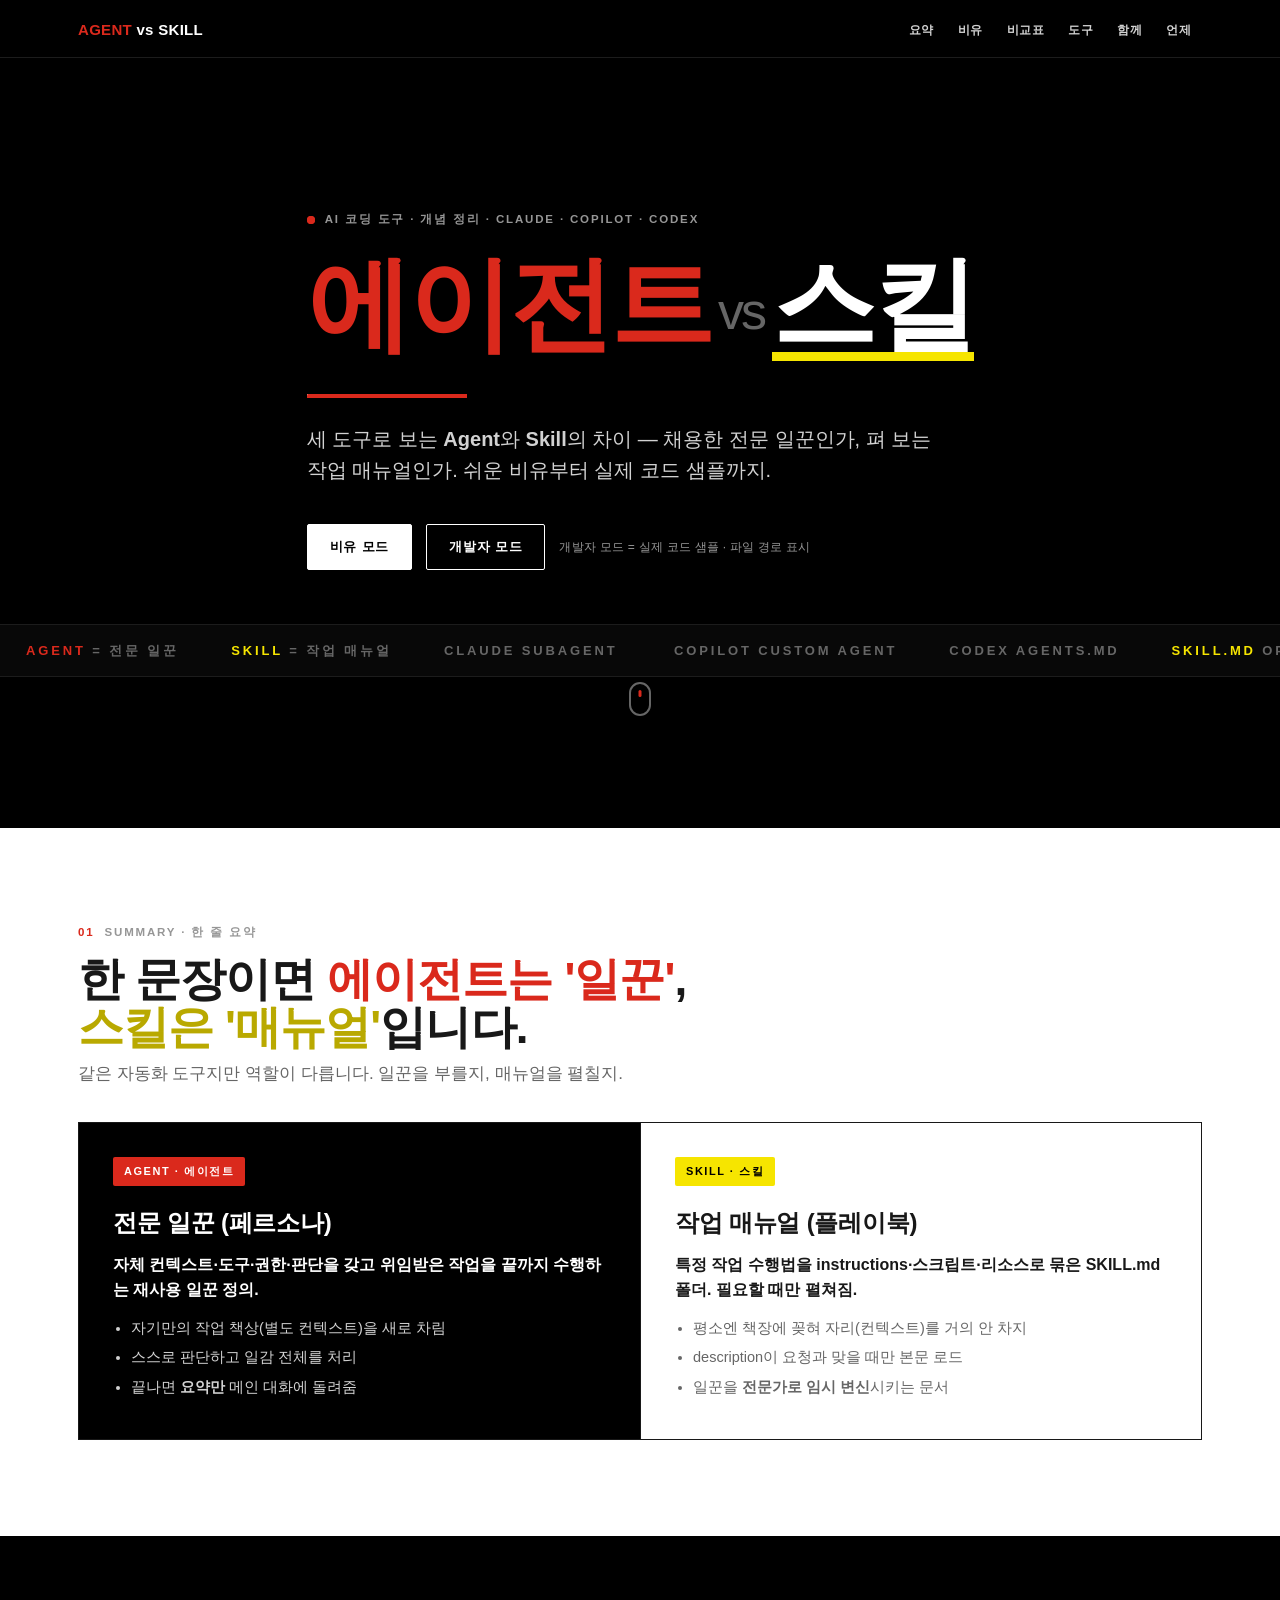
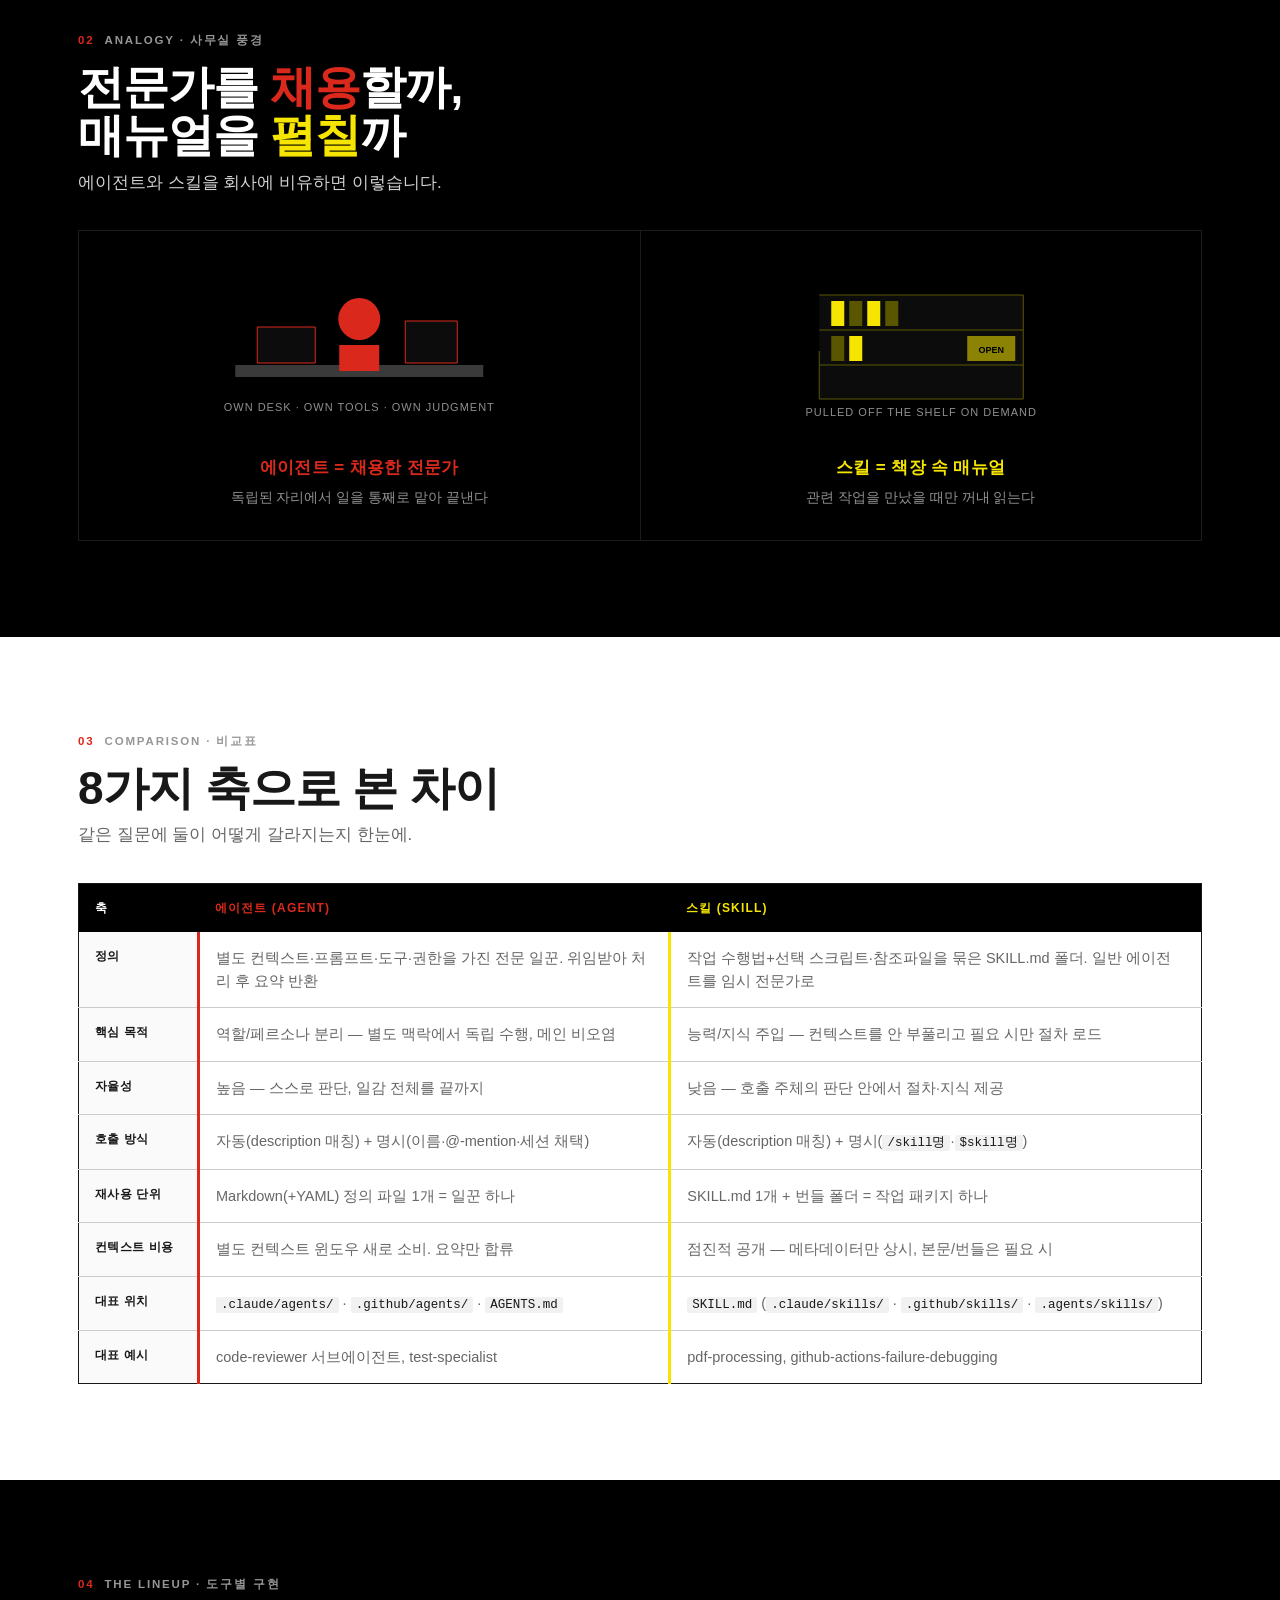
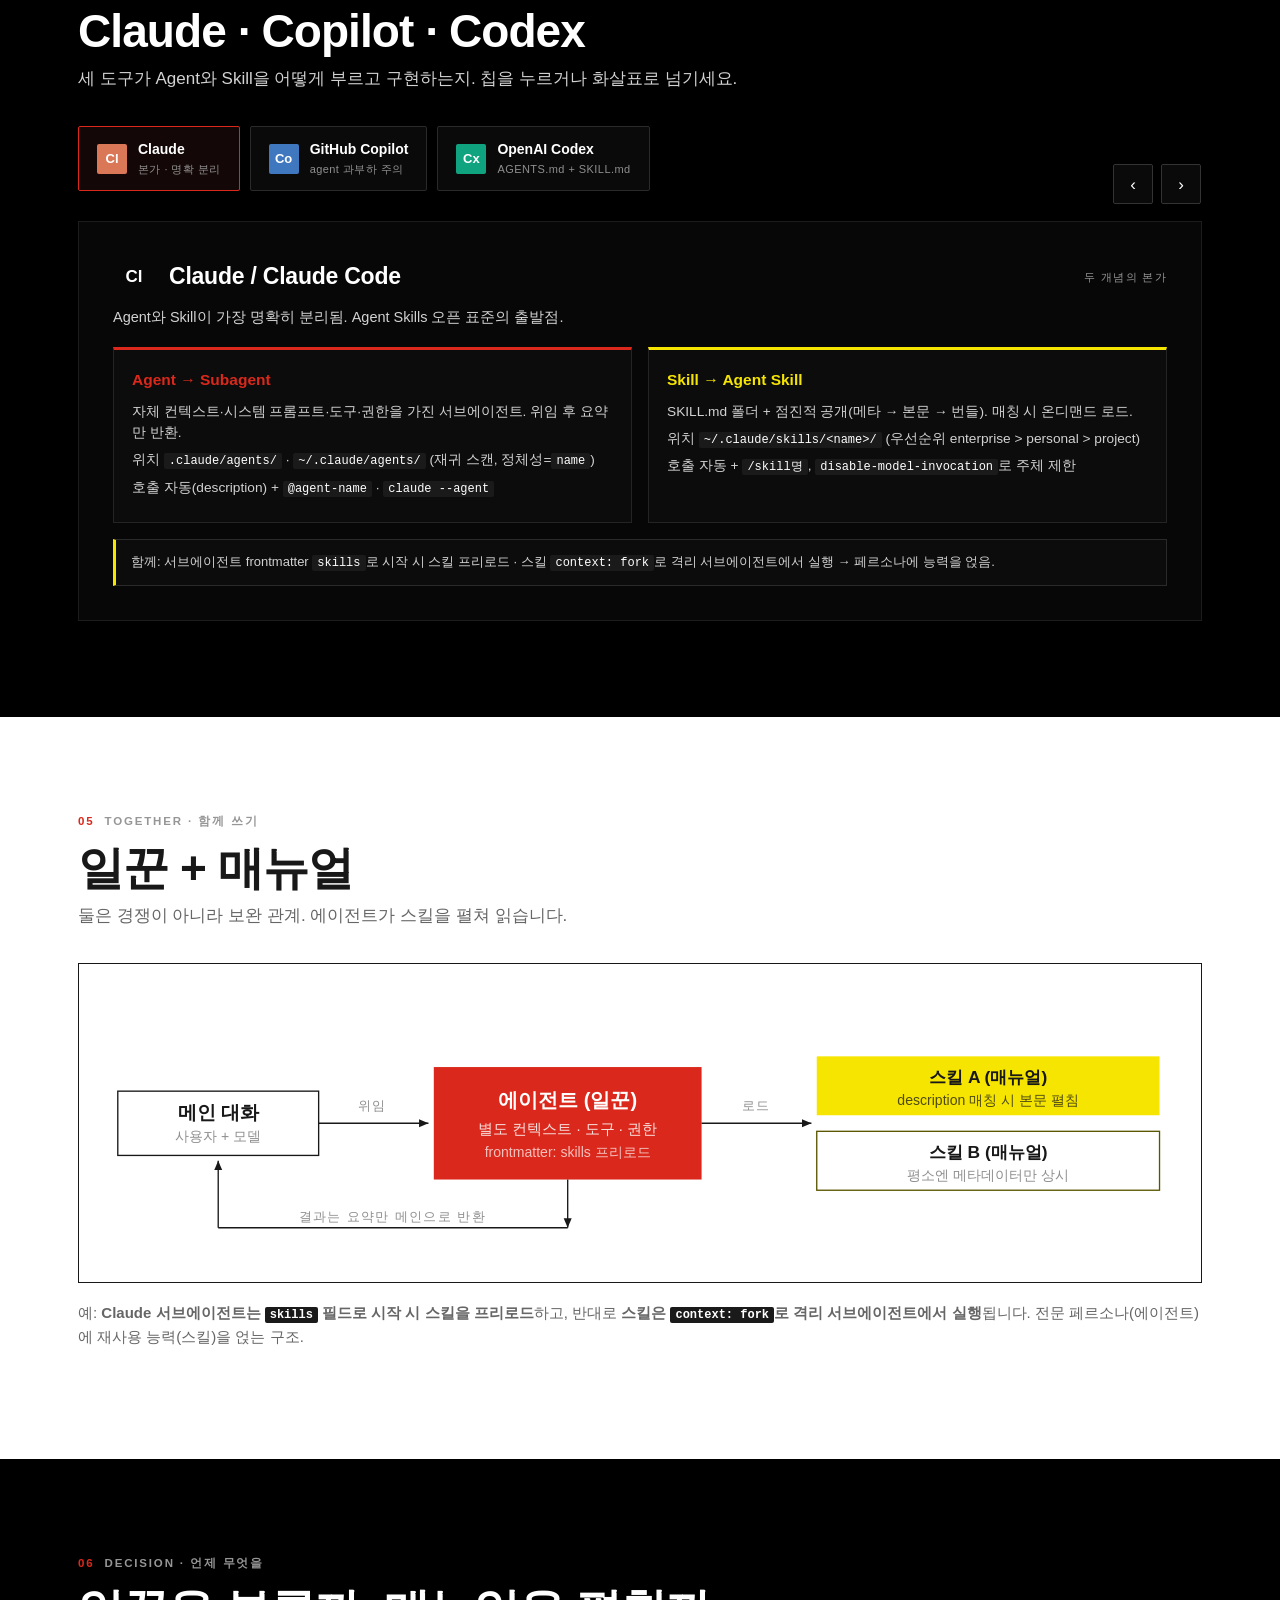
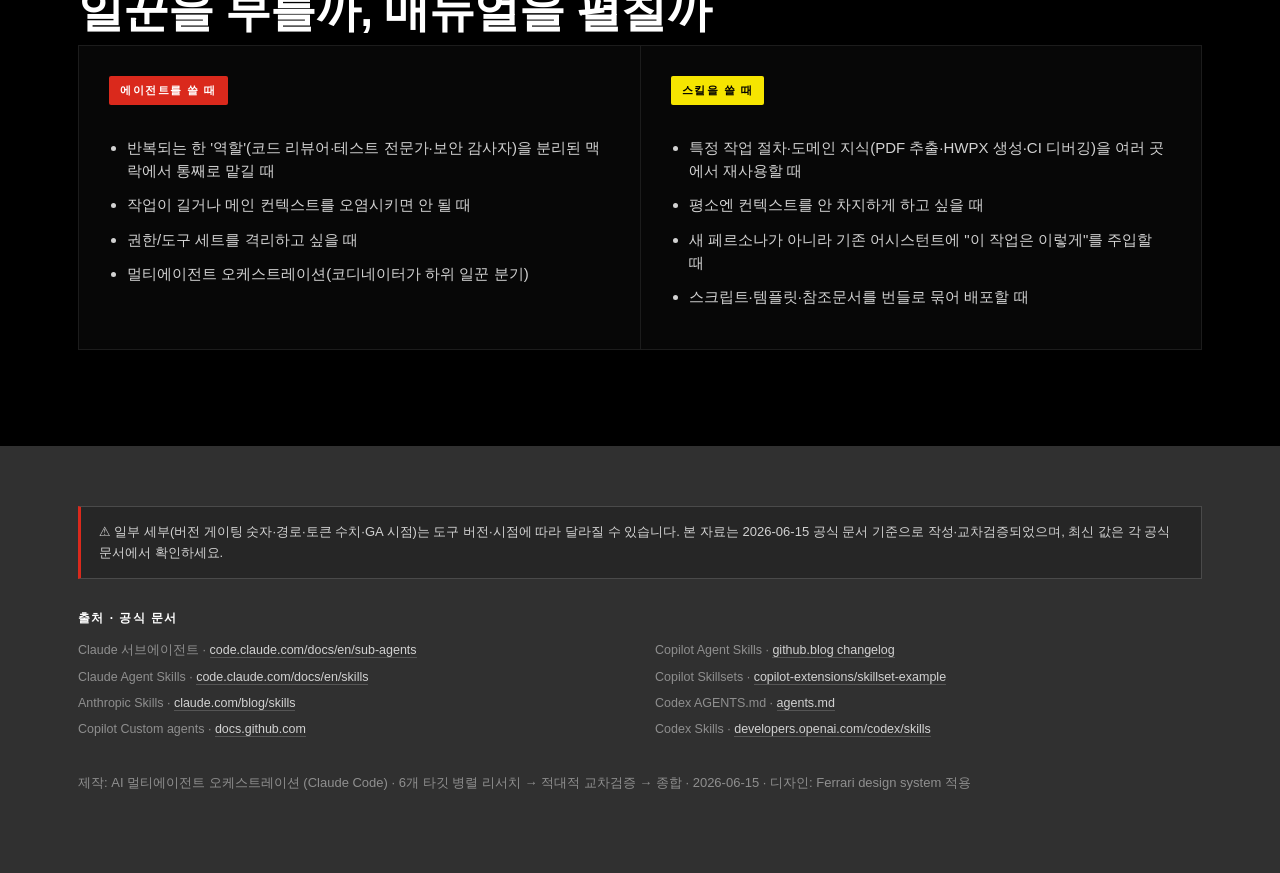
==== docs/guides/agent-vs-skill/index.html @ a60f56f9 "docs(guides): add Agent vs Skill guide (Claude/Copilot/Codex) Layered explainer (analogy -> develope" ====
<!DOCTYPE html>
<html lang="ko">
<head>
<meta charset="UTF-8">
<meta name="viewport" content="width=device-width, initial-scale=1.0">
<title>Agent vs Skill — Claude · Copilot · Codex</title>
<style>
  /* ===== Ferrari-inspired tokens (chiaroscuro · Rosso Corsa · razor edges) ===== */
  :root{
    --red:#DA291C; --red-dark:#B01E0A; --red-deep:#9D2211;
    --yellow:#F6E500; --yellow-hi:#FFF200;
    --black:#000000; --ink:#181818; --surface-dark:#303030;
    --white:#FFFFFF; --gray20:#D2D2D2; --gray50:#8F8F8F; --gray60:#666666; --silver:#969696; --border:#CCCCCC;
    --teal:#1EAEDB; --link:#3860BE;
    --r:2px;
    --font:'Helvetica Neue',Arial,'Apple SD Gothic Neo','Malgun Gothic',system-ui,sans-serif;
    --mono:'JetBrains Mono','Cascadia Code','Consolas',monospace;
  }
  *{box-sizing:border-box}
  html{scroll-behavior:smooth}
  body{margin:0;background:var(--black);color:var(--white);font-family:var(--font);
    line-height:1.55;-webkit-font-smoothing:antialiased;overflow-x:hidden}
  .wrap{max-width:1180px;margin:0 auto;padding:0 28px}
  /* kicker / editorial labels (Body-Font uppercase, 1px tracking) */
  .kicker{text-transform:uppercase;letter-spacing:.16em;font-size:11.5px;font-weight:700;color:var(--silver)}
  .kicker .n{color:var(--red);margin-right:10px}
  a{color:inherit}
  /* ===== top scroll progress (red) ===== */
  #prog{position:fixed;top:0;left:0;height:3px;width:0;background:var(--red);z-index:60;transition:width .08s linear}
  /* ===== nav ===== */
  nav{position:fixed;top:3px;left:0;right:0;z-index:50;background:rgba(0,0,0,.82);backdrop-filter:blur(7px);
    border-bottom:1px solid #1c1c1c}
  nav .wrap{display:flex;align-items:center;gap:18px;height:54px}
  nav .brand{font-weight:800;letter-spacing:.02em;font-size:15px;white-space:nowrap}
  nav .brand b{color:var(--red)}
  nav .links{display:flex;gap:2px;margin-left:auto;overflow-x:auto}
  nav .links a{text-decoration:none;color:var(--gray20);font-size:12px;font-weight:600;letter-spacing:.04em;
    padding:8px 11px;border-radius:var(--r);white-space:nowrap;transition:color .2s,background .2s}
  nav .links a:hover{color:#fff;background:#1c1c1c}
  /* ===== hero (cinematic black) ===== */
  .hero{min-height:92vh;display:flex;flex-direction:column;justify-content:center;position:relative;padding:120px 0 60px}
  .hero .wrap{position:relative;z-index:2}
  .hero .eye{margin-bottom:26px}
  .hero h1{font-size:clamp(40px,9vw,104px);line-height:.96;margin:0;font-weight:800;letter-spacing:-.03em}
  .hero h1 .a{color:var(--red)} .hero h1 .vs{color:var(--gray60);font-weight:400;font-size:.5em;vertical-align:middle;margin:0 .15em}
  .hero h1 .s{color:#fff;position:relative}
  .hero h1 .s::after{content:"";position:absolute;left:0;right:0;bottom:-.06em;height:.09em;background:var(--yellow);
    transform:scaleX(0);transform-origin:left;transition:transform 1s .5s cubic-bezier(.2,.7,.2,1)}
  .hero.lit h1 .s::after{transform:scaleX(1)}
  .hero .redline{height:4px;width:0;background:var(--red);margin:40px 0 26px;transition:width 1s .3s cubic-bezier(.2,.7,.2,1)}
  .hero.lit .redline{width:160px}
  .hero .sub{max-width:640px;color:var(--gray20);font-size:clamp(16px,2.3vw,20px);font-weight:400}
  .hero .moderow{margin-top:38px;display:flex;align-items:center;gap:14px;flex-wrap:wrap}
  /* mode toggle as ghost buttons */
  .ghost,.mbtn{font-family:var(--font);cursor:pointer;border-radius:var(--r);font-weight:700;letter-spacing:.06em;
    font-size:13px;padding:13px 22px;transition:background .22s,color .22s,border-color .22s}
  .mbtn{background:transparent;color:#fff;border:1px solid #fff}
  .mbtn.on{background:var(--white);color:#000;border-color:#fff}
  .mbtn:not(.on):hover{background:var(--teal);border-color:var(--teal);color:#fff}
  .modehint{color:var(--silver);font-size:12px;letter-spacing:.02em}
  /* marquee ticker */
  .marquee{border-top:1px solid #1c1c1c;border-bottom:1px solid #1c1c1c;overflow:hidden;background:#080808;
    padding:13px 0;margin-top:54px;white-space:nowrap}
  .marquee .track{display:inline-block;animation:scroll 26s linear infinite}
  .marquee span{font-size:13px;font-weight:700;letter-spacing:.22em;text-transform:uppercase;color:var(--gray60);margin:0 26px}
  .marquee span b{color:var(--red)} .marquee span i{color:var(--yellow);font-style:normal}
  @keyframes scroll{from{transform:translateX(0)}to{transform:translateX(-50%)}}
  /* ===== chiaroscuro sections ===== */
  section.sec{padding:96px 0;position:relative}
  .sec--black{background:var(--black);color:#fff}
  .sec--white{background:var(--white);color:var(--ink)}
  .sec--dark{background:var(--surface-dark);color:#fff}
  .sec h2{font-size:clamp(26px,4.4vw,46px);margin:14px 0 10px;font-weight:800;letter-spacing:-.02em;line-height:1.04}
  .sec--white h2{color:var(--ink)}
  .lead{font-size:17px;max-width:680px;margin:0 0 34px}
  .sec--black .lead{color:var(--gray20)} .sec--white .lead{color:var(--gray60)}
  .accent-red{color:var(--red)} .accent-yel{color:#b9a900}
  .sec--black .accent-yel{color:var(--yellow)}
  /* reveal */
  .reveal{opacity:0;transform:translateY(28px);transition:opacity .8s cubic-bezier(.2,.7,.2,1),transform .8s cubic-bezier(.2,.7,.2,1)}
  .reveal.in{opacity:1;transform:none}
  /* ===== summary cards (chiaroscuro within white) ===== */
  .twocol{display:grid;grid-template-columns:1fr 1fr;gap:0;border:1px solid var(--ink)}
  @media(max-width:760px){.twocol{grid-template-columns:1fr}}
  .scard{padding:34px}
  .scard.agent{background:var(--black);color:#fff}
  .scard.skill{background:var(--white);color:var(--ink);border-left:1px solid var(--ink)}
  @media(max-width:760px){.scard.skill{border-left:0;border-top:1px solid var(--ink)}}
  .label{display:inline-block;text-transform:uppercase;letter-spacing:.14em;font-size:11px;font-weight:800;
    padding:6px 11px;border-radius:var(--r);margin-bottom:18px}
  .label.r{background:var(--red);color:#fff} .label.y{background:var(--yellow);color:#000}
  .scard h3{font-size:24px;margin:0 0 12px;font-weight:700;letter-spacing:-.01em}
  .scard .one{font-size:16px;font-weight:700;margin:0 0 14px}
  .scard.agent .one{color:#fff} .scard.skill .one{color:var(--ink)}
  .scard ul{margin:0;padding-left:18px}
  .scard li{margin:7px 0;font-size:14.5px}
  .scard.agent li{color:var(--gray20)} .scard.skill li{color:var(--gray60)}
  /* ===== analogy scenes ===== */
  .scenes{display:grid;grid-template-columns:1fr 1fr;gap:1px;background:#1c1c1c;border:1px solid #1c1c1c}
  @media(max-width:760px){.scenes{grid-template-columns:1fr}}
  .scene{background:var(--black);padding:30px;text-align:center}
  .scene svg{width:100%;height:170px}
  .scene .cap{margin-top:16px}
  .scene .cap b{display:block;font-size:17px;letter-spacing:.02em;margin-bottom:4px}
  .scene .cap.r b{color:var(--red)} .scene .cap.y b{color:var(--yellow)}
  .scene .cap span{color:var(--gray50);font-size:14px}
  /* ===== matrix (editorial white, razor borders) ===== */
  .matrix{width:100%;border-collapse:collapse;font-size:14.5px;border:1px solid var(--ink)}
  .matrix th,.matrix td{padding:15px 16px;text-align:left;vertical-align:top;border-bottom:1px solid var(--border)}
  .matrix thead th{background:var(--black);color:#fff;font-size:12px;text-transform:uppercase;letter-spacing:.1em;border-bottom:0}
  .matrix thead th.ha{color:var(--red)} .matrix thead th.hs{color:var(--yellow)}
  .matrix tbody th{width:120px;font-weight:800;color:var(--ink);text-transform:uppercase;letter-spacing:.04em;font-size:12px;background:#fafafa}
  .matrix td{color:var(--gray60)}
  .matrix td.ca{border-left:3px solid var(--red)} .matrix td.cs{border-left:3px solid var(--yellow)}
  .matrix tr:last-child th,.matrix tr:last-child td{border-bottom:0}
  .matrix code{font-family:var(--mono);font-size:12.5px;background:#f1f1f1;padding:1px 5px;border-radius:var(--r);color:var(--ink)}
  /* ===== tools lineup carousel (black, vehicle-lineup style) ===== */
  .lineup{display:flex;gap:10px;flex-wrap:wrap;margin-bottom:30px}
  .chip{display:flex;align-items:center;gap:11px;padding:12px 18px;border:1px solid #2a2a2a;background:#0a0a0a;
    border-radius:var(--r);cursor:pointer;transition:border-color .22s,background .22s}
  .chip:hover{border-color:#555}
  .chip.on{border-color:var(--red);background:#140707}
  .chip .lg{width:30px;height:30px;border-radius:var(--r);display:grid;place-items:center;font-weight:800;font-size:13px;color:#fff;flex:none}
  .chip .lg.cl{background:#d97757} .chip .lg.co{background:#4078c0} .chip .lg.cx{background:#10a37f}
  .chip .nm{font-weight:700;font-size:14px} .chip .nm small{display:block;color:var(--gray50);font-size:11px;font-weight:500;letter-spacing:.04em}
  .carwrap{position:relative;border:1px solid #1c1c1c;background:#070707}
  .carnav{position:absolute;top:-58px;right:0;display:flex;gap:8px}
  .arrow{width:40px;height:40px;border:1px solid #333;background:#0a0a0a;color:#fff;border-radius:var(--r);cursor:pointer;
    font-size:17px;line-height:1;transition:background .2s,border-color .2s}
  .arrow:hover{background:var(--teal);border-color:var(--teal)}
  .stage{padding:34px}
  .tpanel{display:none}
  .tpanel.slidein{display:block;animation:slidein .5s cubic-bezier(.2,.7,.2,1)}
  @keyframes slidein{from{opacity:0;transform:translateX(46px)}to{opacity:1;transform:none}}
  .thead{display:flex;align-items:center;gap:14px;margin-bottom:8px}
  .thead .lg{width:42px;height:42px;border-radius:var(--r);display:grid;place-items:center;font-weight:800;font-size:17px;color:#fff;flex:none}
  .thead h3{margin:0;font-size:23px;font-weight:800;letter-spacing:-.01em}
  .thead .tg{margin-left:auto;font-size:11px;text-transform:uppercase;letter-spacing:.12em;color:var(--silver)}
  .impl{display:grid;grid-template-columns:1fr 1fr;gap:16px;margin-top:18px}
  @media(max-width:760px){.impl{grid-template-columns:1fr}}
  .ibox{border:1px solid #242424;padding:18px;background:#0c0c0c;border-top:3px solid #242424;transition:border-color .25s}
  .ibox.a{border-top-color:var(--red)} .ibox.a:hover{border-color:var(--red-deep);border-top-color:var(--red)}
  .ibox.s{border-top-color:var(--yellow)} .ibox.s:hover{border-color:#7a7400;border-top-color:var(--yellow)}
  .ibox h4{margin:0 0 9px;font-size:15.5px;font-weight:800}
  .ibox.a h4{color:var(--red)} .ibox.s h4{color:var(--yellow)}
  .ibox p{margin:6px 0;font-size:13.7px;color:var(--gray20)}
  .ibox code,.note code,.combine-note code{font-family:var(--mono);font-size:12px;background:#1a1a1a;padding:1px 5px;border-radius:var(--r);color:#fff}
  .note{margin-top:16px;font-size:13px;color:var(--gray20);border:1px solid #2a2a2a;border-left:3px solid var(--yellow);
    padding:12px 15px;background:#0c0c0c}
  /* code blocks */
  .dev-only{display:none} body.dev .dev-only{display:block}
  .filename{font-family:var(--mono);font-size:12px;color:var(--gray50);display:inline-block;margin:16px 0 4px;
    border:1px solid #2a2a2a;padding:3px 9px;border-radius:var(--r);background:#0a0a0a}
  pre{background:#050505;border:1px solid #1c1c1c;border-left:3px solid var(--red);padding:16px;overflow:auto;
    font-size:12.5px;line-height:1.55;margin:0}
  code{font-family:var(--mono)}
  pre .k{color:#ff8a7d} pre .v{color:var(--yellow)} pre .c{color:#6a6a6a} pre .fm{color:#555}
  /* combine diagram (white editorial) */
  .combine{border:1px solid var(--ink);padding:12px;background:#fff}
  .combine svg{width:100%;height:auto;display:block}
  .combine-note{margin-top:18px;font-size:15px;color:var(--gray60)}
  /* when-use */
  .when{display:grid;grid-template-columns:1fr 1fr;gap:1px;background:#1c1c1c;border:1px solid #1c1c1c}
  @media(max-width:760px){.when{grid-template-columns:1fr}}
  .wcol{background:#070707;padding:30px}
  .wcol .label{margin-bottom:20px}
  .wcol ul{margin:0;padding-left:18px} .wcol li{margin:11px 0;font-size:15px;color:var(--gray20)}
  /* footer */
  footer{background:var(--surface-dark);color:var(--gray20);padding:60px 0 70px;font-size:13px}
  footer h4{text-transform:uppercase;letter-spacing:.12em;font-size:12px;color:#fff;margin:0 0 14px}
  .disclaimer{border:1px solid #4a4a4a;border-left:3px solid var(--red);padding:15px 18px;color:var(--gray20);
    font-size:13px;margin-bottom:30px;background:#262626}
  .srclist{columns:2;column-gap:30px;font-size:12.5px} @media(max-width:760px){.srclist{columns:1}}
  .srclist div{break-inside:avoid;margin-bottom:7px;color:var(--gray50)}
  .srclist a{color:var(--gray20);text-decoration:none;border-bottom:1px solid #555}
  .srclist a:hover{color:#fff;border-color:var(--teal)}
  .madeby{margin-top:26px;color:var(--gray50)}

  /* ============ CSS ANIMATION EFFECTS ============ */
  /* hero kinetic title — words rev in */
  .hero h1 span{display:inline-block;opacity:0;animation:wordUp 1s cubic-bezier(.2,.7,.2,1) forwards}
  .hero h1 .a{animation-delay:.12s} .hero h1 .vs{animation-delay:.30s} .hero h1 .s{animation-delay:.46s}
  @keyframes wordUp{0%{opacity:0;transform:translateY(48px) skewY(4deg)}100%{opacity:1;transform:none}}
  /* live pulse dot */
  .pdot{display:inline-block;width:8px;height:8px;border-radius:50%;background:var(--red);position:relative;margin-right:10px;vertical-align:middle}
  .pdot::after{content:"";position:absolute;inset:0;border-radius:50%;background:var(--red);animation:pulse 1.8s ease-out infinite}
  @keyframes pulse{0%{transform:scale(1);opacity:.85}70%{transform:scale(3.2);opacity:0}100%{opacity:0}}
  /* scroll-down cue */
  .scrolldown{position:absolute;left:0;right:0;bottom:104px;text-align:center;z-index:2}
  .scrolldown span{display:inline-block;width:22px;height:34px;border:2px solid var(--gray60);border-radius:12px;position:relative}
  .scrolldown span::after{content:"";position:absolute;left:50%;top:6px;width:3px;height:7px;background:var(--red);border-radius:2px;transform:translateX(-50%);animation:scrolldot 1.6s infinite}
  @keyframes scrolldot{0%{opacity:0;transform:translate(-50%,0)}40%{opacity:1}80%{opacity:0;transform:translate(-50%,12px)}100%{opacity:0}}
  @media(max-width:760px){.scrolldown{display:none}}
  /* redline shimmer sweep */
  .hero .redline{position:relative;overflow:hidden}
  .hero .redline::after{content:"";position:absolute;top:0;left:-45%;width:45%;height:100%;background:rgba(255,255,255,.5);transform:skewX(-20deg);animation:shimmer 2.8s 1.3s infinite}
  @keyframes shimmer{0%{left:-45%}55%,100%{left:150%}}
  /* nav link underline draw */
  nav .links a{position:relative}
  nav .links a::after{content:"";position:absolute;left:11px;right:11px;bottom:4px;height:2px;background:var(--red);transform:scaleX(0);transform-origin:left;transition:transform .25s}
  nav .links a:hover::after{transform:scaleX(1)}
  /* mode button teal sweep */
  .mbtn{position:relative;overflow:hidden;z-index:0}
  .mbtn::before{content:"";position:absolute;inset:0;background:var(--teal);transform:scaleX(0);transform-origin:left;transition:transform .3s cubic-bezier(.2,.7,.2,1);z-index:-1}
  .mbtn:not(.on):hover::before{transform:scaleX(1)}
  .mbtn:not(.on):hover{border-color:var(--teal);color:#fff}
  /* summary card accent bar + lift */
  .scard{position:relative;overflow:hidden;transition:transform .4s cubic-bezier(.2,.7,.2,1)}
  .scard::before{content:"";position:absolute;top:0;left:0;height:4px;width:0;transition:width .55s cubic-bezier(.2,.7,.2,1)}
  .scard.agent::before{background:var(--red)} .scard.skill::before{background:var(--yellow)}
  .scard:hover::before{width:100%} .scard:hover{transform:translateY(-5px)}
  /* chip + logo motion */
  .chip{transition:border-color .22s,background .22s,transform .22s}
  .chip:hover{transform:translateY(-3px)}
  .chip .lg{transition:transform .35s} .chip:hover .lg{transform:rotate(-8deg) scale(1.08)}
  @keyframes popin{0%{transform:scale(.6)}60%{transform:scale(1.14)}100%{transform:scale(1)}}
  .chip.on .lg{animation:popin .45s}
  /* impl box lift */
  .ibox{transition:border-color .25s,transform .3s}
  .ibox:hover{transform:translateY(-4px)}
  /* matrix row cascade */
  .matrix tbody tr{opacity:0}
  .reveal.in .matrix tbody tr{animation:rowin .55s cubic-bezier(.2,.7,.2,1) forwards}
  .reveal.in .matrix tbody tr:nth-child(1){animation-delay:.04s}
  .reveal.in .matrix tbody tr:nth-child(2){animation-delay:.10s}
  .reveal.in .matrix tbody tr:nth-child(3){animation-delay:.16s}
  .reveal.in .matrix tbody tr:nth-child(4){animation-delay:.22s}
  .reveal.in .matrix tbody tr:nth-child(5){animation-delay:.28s}
  .reveal.in .matrix tbody tr:nth-child(6){animation-delay:.34s}
  .reveal.in .matrix tbody tr:nth-child(7){animation-delay:.40s}
  .reveal.in .matrix tbody tr:nth-child(8){animation-delay:.46s}
  @keyframes rowin{0%{opacity:0;transform:translateX(-16px)}100%{opacity:1;transform:none}}
  /* SVG stroke draw-on when scene revealed */
  .scenes svg [stroke]{stroke-dasharray:560;stroke-dashoffset:560}
  .scenes.in svg [stroke]{animation:draw 1.5s ease forwards}
  @keyframes draw{to{stroke-dashoffset:0}}
  /* reduced motion fallback */
  @media(prefers-reduced-motion:reduce){
    *{animation:none!important;transition:none!important}
    .reveal{opacity:1!important;transform:none!important}
    .hero h1 span{opacity:1!important} .matrix tbody tr{opacity:1!important}
    .scenes svg [stroke]{stroke-dashoffset:0!important}
  }
</style>
</head>
<body class="cmp">
<div id="prog"></div>

<nav>
  <div class="wrap">
    <div class="brand"><b>AGENT</b> vs SKILL</div>
    <div class="links">
      <a href="#summary">요약</a><a href="#analogy">비유</a><a href="#matrix">비교표</a>
      <a href="#tools">도구</a><a href="#combine">함께</a><a href="#when">언제</a>
    </div>
  </div>
</nav>

<!-- HERO -->
<header class="hero" id="top">
  <div class="wrap">
    <div class="kicker eye"><span class="pdot"></span>AI 코딩 도구 · 개념 정리 · CLAUDE · COPILOT · CODEX</div>
    <h1><span class="a">에이전트</span><span class="vs">vs</span><span class="s">스킬</span></h1>
    <div class="redline"></div>
    <p class="sub">세 도구로 보는 <b>Agent</b>와 <b>Skill</b>의 차이 — 채용한 전문 일꾼인가, 펴 보는 작업 매뉴얼인가.
      쉬운 비유부터 실제 코드 샘플까지.</p>
    <div class="moderow">
      <button id="m-cmp" class="mbtn on" onclick="setMode('cmp')">비유 모드</button>
      <button id="m-dev" class="mbtn" onclick="setMode('dev')">개발자 모드</button>
      <span class="modehint">개발자 모드 = 실제 코드 샘플 · 파일 경로 표시</span>
    </div>
  </div>
  <div class="scrolldown" aria-hidden="true"><span></span></div>
  <div class="marquee">
    <div class="track">
      <span><b>AGENT</b> = 전문 일꾼</span><span><i>SKILL</i> = 작업 매뉴얼</span><span>CLAUDE SUBAGENT</span>
      <span>COPILOT CUSTOM AGENT</span><span>CODEX AGENTS.md</span><span><i>SKILL.md</i> OPEN STANDARD</span>
      <span><b>AGENT</b> = 전문 일꾼</span><span><i>SKILL</i> = 작업 매뉴얼</span><span>CLAUDE SUBAGENT</span>
      <span>COPILOT CUSTOM AGENT</span><span>CODEX AGENTS.md</span><span><i>SKILL.md</i> OPEN STANDARD</span>
    </div>
  </div>
</header>

<!-- 01 SUMMARY (white editorial) -->
<section class="sec sec--white" id="summary">
  <div class="wrap">
    <div class="kicker reveal"><span class="n">01</span>SUMMARY · 한 줄 요약</div>
    <h2 class="reveal">한 문장이면 <span class="accent-red">에이전트는 '일꾼'</span>,<br><span class="accent-yel">스킬은 '매뉴얼'</span>입니다.</h2>
    <p class="lead reveal">같은 자동화 도구지만 역할이 다릅니다. 일꾼을 부를지, 매뉴얼을 펼칠지.</p>
    <div class="twocol reveal">
      <div class="scard agent">
        <span class="label r">Agent · 에이전트</span>
        <h3>전문 일꾼 (페르소나)</h3>
        <p class="one">자체 컨텍스트·도구·권한·판단을 갖고 위임받은 작업을 끝까지 수행하는 재사용 일꾼 정의.</p>
        <ul>
          <li>자기만의 작업 책상(별도 컨텍스트)을 새로 차림</li>
          <li>스스로 판단하고 일감 전체를 처리</li>
          <li>끝나면 <b>요약만</b> 메인 대화에 돌려줌</li>
        </ul>
      </div>
      <div class="scard skill">
        <span class="label y">Skill · 스킬</span>
        <h3>작업 매뉴얼 (플레이북)</h3>
        <p class="one">특정 작업 수행법을 instructions·스크립트·리소스로 묶은 SKILL.md 폴더. 필요할 때만 펼쳐짐.</p>
        <ul>
          <li>평소엔 책장에 꽂혀 자리(컨텍스트)를 거의 안 차지</li>
          <li>description이 요청과 맞을 때만 본문 로드</li>
          <li>일꾼을 <b>전문가로 임시 변신</b>시키는 문서</li>
        </ul>
      </div>
    </div>
  </div>
</section>

<!-- 02 ANALOGY (black cinematic) -->
<section class="sec sec--black" id="analogy">
  <div class="wrap">
    <div class="kicker reveal"><span class="n">02</span>ANALOGY · 사무실 풍경</div>
    <h2 class="reveal">전문가를 <span class="accent-red">채용</span>할까,<br>매뉴얼을 <span class="accent-yel">펼칠</span>까</h2>
    <p class="lead reveal">에이전트와 스킬을 회사에 비유하면 이렇습니다.</p>
    <div class="scenes reveal">
      <div class="scene">
        <svg viewBox="0 0 320 170" role="img" aria-label="별도 책상에서 일하는 전문가">
          <rect x="36" y="104" width="248" height="12" fill="#3a3a3a"/>
          <rect x="58" y="66" width="58" height="36" fill="#0c0c0c" stroke="#DA291C"/>
          <rect x="206" y="60" width="52" height="42" fill="#0c0c0c" stroke="#DA291C"/>
          <circle cx="160" cy="58" r="21" fill="#DA291C"/>
          <rect x="140" y="84" width="40" height="26" fill="#DA291C"/>
          <text x="160" y="150" fill="#8F8F8F" font-size="11" text-anchor="middle" letter-spacing="1">OWN DESK · OWN TOOLS · OWN JUDGMENT</text>
        </svg>
        <div class="cap r"><b>에이전트 = 채용한 전문가</b><span>독립된 자리에서 일을 통째로 맡아 끝낸다</span></div>
      </div>
      <div class="scene">
        <svg viewBox="0 0 320 170" role="img" aria-label="책장에 꽂힌 매뉴얼들">
          <rect x="58" y="34" width="204" height="104" fill="#0c0c0c" stroke="#5a5600"/>
          <line x1="58" y1="69" x2="262" y2="69" stroke="#5a5600"/><line x1="58" y1="104" x2="262" y2="104" stroke="#5a5600"/>
          <rect x="70" y="40" width="13" height="25" fill="#F6E500"/><rect x="88" y="40" width="13" height="25" fill="#5a5600"/>
          <rect x="106" y="40" width="13" height="25" fill="#F6E500"/><rect x="124" y="40" width="13" height="25" fill="#5a5600"/>
          <rect x="70" y="75" width="13" height="25" fill="#5a5600"/><rect x="88" y="75" width="13" height="25" fill="#F6E500"/>
          <rect x="206" y="75" width="48" height="25" fill="#F6E500" opacity=".55"/>
          <text x="230" y="92" fill="#000" font-size="9" text-anchor="middle" font-weight="bold">OPEN</text>
          <text x="160" y="155" fill="#8F8F8F" font-size="11" text-anchor="middle" letter-spacing="1">PULLED OFF THE SHELF ON DEMAND</text>
        </svg>
        <div class="cap y"><b>스킬 = 책장 속 매뉴얼</b><span>관련 작업을 만났을 때만 꺼내 읽는다</span></div>
      </div>
    </div>
  </div>
</section>

<!-- 03 MATRIX (white editorial) -->
<section class="sec sec--white" id="matrix">
  <div class="wrap">
    <div class="kicker reveal"><span class="n">03</span>COMPARISON · 비교표</div>
    <h2 class="reveal">8가지 축으로 본 차이</h2>
    <p class="lead reveal">같은 질문에 둘이 어떻게 갈라지는지 한눈에.</p>
    <div class="reveal">
    <table class="matrix">
      <thead><tr><th>축</th><th class="ha">에이전트 (Agent)</th><th class="hs">스킬 (Skill)</th></tr></thead>
      <tbody>
        <tr><th>정의</th><td class="ca">별도 컨텍스트·프롬프트·도구·권한을 가진 전문 일꾼. 위임받아 처리 후 요약 반환</td><td class="cs">작업 수행법+선택 스크립트·참조파일을 묶은 SKILL.md 폴더. 일반 에이전트를 임시 전문가로</td></tr>
        <tr><th>핵심 목적</th><td class="ca">역할/페르소나 분리 — 별도 맥락에서 독립 수행, 메인 비오염</td><td class="cs">능력/지식 주입 — 컨텍스트를 안 부풀리고 필요 시만 절차 로드</td></tr>
        <tr><th>자율성</th><td class="ca">높음 — 스스로 판단, 일감 전체를 끝까지</td><td class="cs">낮음 — 호출 주체의 판단 안에서 절차·지식 제공</td></tr>
        <tr><th>호출 방식</th><td class="ca">자동(description 매칭) + 명시(이름·@-mention·세션 채택)</td><td class="cs">자동(description 매칭) + 명시(<code>/skill명</code>·<code>$skill명</code>)</td></tr>
        <tr><th>재사용 단위</th><td class="ca">Markdown(+YAML) 정의 파일 1개 = 일꾼 하나</td><td class="cs">SKILL.md 1개 + 번들 폴더 = 작업 패키지 하나</td></tr>
        <tr><th>컨텍스트 비용</th><td class="ca">별도 컨텍스트 윈도우 새로 소비. 요약만 합류</td><td class="cs">점진적 공개 — 메타데이터만 상시, 본문/번들은 필요 시</td></tr>
        <tr><th>대표 위치</th><td class="ca"><code>.claude/agents/</code> · <code>.github/agents/</code> · <code>AGENTS.md</code></td><td class="cs"><code>SKILL.md</code> (<code>.claude/skills/</code> · <code>.github/skills/</code> · <code>.agents/skills/</code>)</td></tr>
        <tr><th>대표 예시</th><td class="ca">code-reviewer 서브에이전트, test-specialist</td><td class="cs">pdf-processing, github-actions-failure-debugging</td></tr>
      </tbody>
    </table>
    </div>
  </div>
</section>

<!-- 04 TOOLS LINEUP (black carousel) -->
<section class="sec sec--black" id="tools">
  <div class="wrap">
    <div class="kicker reveal"><span class="n">04</span>THE LINEUP · 도구별 구현</div>
    <h2 class="reveal">Claude · Copilot · Codex</h2>
    <p class="lead reveal">세 도구가 Agent와 Skill을 어떻게 부르고 구현하는지. 칩을 누르거나 화살표로 넘기세요.</p>
    <div class="lineup reveal" id="lineup">
      <div class="chip on" data-i="0" onclick="showTool(0)"><div class="lg cl">Cl</div><div class="nm">Claude<small>본가 · 명확 분리</small></div></div>
      <div class="chip" data-i="1" onclick="showTool(1)"><div class="lg co">Co</div><div class="nm">GitHub Copilot<small>agent 과부하 주의</small></div></div>
      <div class="chip" data-i="2" onclick="showTool(2)"><div class="lg cx">Cx</div><div class="nm">OpenAI Codex<small>AGENTS.md + SKILL.md</small></div></div>
    </div>
    <div class="carwrap reveal">
      <div class="carnav"><button class="arrow" onclick="moveTool(-1)" aria-label="이전">‹</button><button class="arrow" onclick="moveTool(1)" aria-label="다음">›</button></div>
      <div class="stage">

        <!-- CLAUDE -->
        <div class="tpanel slidein" data-p="0">
          <div class="thead"><div class="lg cl">Cl</div><h3>Claude / Claude Code</h3><span class="tg">두 개념의 본가</span></div>
          <p style="color:var(--gray20);font-size:14.5px;margin:0">Agent와 Skill이 가장 명확히 분리됨. Agent Skills 오픈 표준의 출발점.</p>
          <div class="impl">
            <div class="ibox a"><h4>Agent → Subagent</h4>
              <p>자체 컨텍스트·시스템 프롬프트·도구·권한을 가진 서브에이전트. 위임 후 요약만 반환.</p>
              <p>위치 <code>.claude/agents/</code> · <code>~/.claude/agents/</code> (재귀 스캔, 정체성=<code>name</code>)</p>
              <p>호출 자동(description) + <code>@agent-name</code> · <code>claude --agent</code></p></div>
            <div class="ibox s"><h4>Skill → Agent Skill</h4>
              <p>SKILL.md 폴더 + 점진적 공개(메타 → 본문 → 번들). 매칭 시 온디맨드 로드.</p>
              <p>위치 <code>~/.claude/skills/&lt;name&gt;/</code> (우선순위 enterprise &gt; personal &gt; project)</p>
              <p>호출 자동 + <code>/skill명</code>, <code>disable-model-invocation</code>로 주체 제한</p></div>
          </div>
          <div class="dev-only">
            <span class="filename">~/.claude/agents/code-reviewer.md</span>
<pre><code><span class="fm">---</span>
<span class="k">name</span>: code-reviewer
<span class="k">description</span>: Expert code review specialist. Proactively reviews
  code for quality, security, maintainability. Use after writing code.
<span class="k">tools</span>: <span class="v">Read, Grep, Glob, Bash</span>
<span class="k">model</span>: <span class="v">inherit</span>
<span class="fm">---</span>
You are a senior code reviewer. Run git diff, focus on modified files,
review immediately. Organize: Critical / Warnings / Suggestions.</code></pre>
            <span class="filename">~/.claude/skills/pdf-processing/SKILL.md</span>
<pre><code><span class="fm">---</span>
<span class="k">name</span>: pdf-processing
<span class="k">description</span>: Extract text and tables from PDFs, fill forms. Use
  when the user mentions PDFs, forms, or document extraction.
<span class="fm">---</span>
<span class="c"># PDF Processing</span>
import pdfplumber
with pdfplumber.open("doc.pdf") as pdf:
    text = pdf.pages[0].extract_text()
For advanced form filling, see FORMS.md   <span class="c"># L3 번들 = 참조 시 로드</span></code></pre>
          </div>
          <div class="note">함께: 서브에이전트 frontmatter <code>skills</code>로 시작 시 스킬 프리로드 · 스킬 <code>context: fork</code>로 격리 서브에이전트에서 실행 → 페르소나에 능력을 얹음.</div>
        </div>

        <!-- COPILOT -->
        <div class="tpanel" data-p="1">
          <div class="thead"><div class="lg co">Co</div><h3>GitHub Copilot</h3><span class="tg">agent 과부하 주의</span></div>
          <p style="color:var(--gray20);font-size:14.5px;margin:0">여기서 '재사용 정의'는 <b style="color:#fff">Custom agents(.agent.md)</b>. 자율 cloud agent·Extension agent·agent mode와는 별개.</p>
          <div class="impl">
            <div class="ibox a"><h4>Agent → Custom agents</h4>
              <p>역할 특화 재사용 파일. name·description·시스템프롬프트 본문(+도구/MCP 제한).</p>
              <p>위치 <code>.github/agents/*.agent.md</code> (<code>.md</code>도 허용), CLI <code>~/.copilot/agents</code></p>
              <p>호출 명시/사용자 선택 중심. 본문 ≤ 30,000자</p></div>
            <div class="ibox s"><h4>Skill → Agent Skills <span style="color:var(--silver);font-weight:500">+ Skillset</span></h4>
              <p><b style="color:#fff">Agent Skills</b>(SKILL.md): Anthropic 오픈 표준 채택 — Claude 스킬의 직접 대응물.</p>
              <p>위치 <code>.github/skills/&lt;name&gt;/SKILL.md</code> (<code>.claude/skills/</code>도 탐지)</p>
              <p><b style="color:#fff">Skillset</b>(별개): GitHub App의 최대 5개 API 엔드포인트. SKILL.md 아님!</p></div>
          </div>
          <div class="dev-only">
            <span class="filename">.github/agents/test-specialist.agent.md</span>
<pre><code><span class="fm">---</span>
<span class="k">name</span>: test-specialist
<span class="k">description</span>: Focuses on test coverage, quality, and testing best
  practices without modifying production code
<span class="fm">---</span>
You are a testing specialist. Analyze coverage gaps; write unit/
integration/e2e tests; focus only on test files.</code></pre>
            <span class="filename">.github/skills/github-actions-failure-debugging/SKILL.md</span>
<pre><code><span class="fm">---</span>
<span class="k">name</span>: github-actions-failure-debugging
<span class="k">description</span>: Debug failing GitHub Actions workflows. Use when
  asked why a workflow run failed.
<span class="k">license</span>: <span class="v">MIT</span>
<span class="fm">---</span>
<span class="c"># 필드: name · description · license · allowed-tools</span></code></pre>
            <span class="filename">Skillset (GitHub App 설정 필드 — JSON 문서 아님)</span>
<pre><code><span class="k">Name</span>:                 random_lorem_ipsum
<span class="k">Inference description</span>: Generates random Lorem Ipsum text
<span class="k">URL</span>:                  https://your-domain/random-lorem
<span class="k">Parameters</span>:           <span class="v">{ JSON Schema object }</span>
<span class="k">Return type</span>:          String
<span class="c"># 최대 5개 skill · POST · application/json · 요청 서명 검증</span></code></pre>
          </div>
          <div class="note">혼동 금지: <b style="color:#fff">Agent Skills</b>(SKILL.md 파일)와 <b style="color:#fff">Skillset</b>(API 엔드포인트 모음)은 이름만 비슷할 뿐 다른 메커니즘.</div>
        </div>

        <!-- CODEX -->
        <div class="tpanel" data-p="2">
          <div class="thead"><div class="lg cx">Cx</div><h3>OpenAI Codex</h3><span class="tg">공유 지침 + 스킬</span></div>
          <p style="color:var(--gray20);font-size:14.5px;margin:0">Codex의 'Agent'는 페르소나 파일이 아니라 <b style="color:#fff">공유 지침 AGENTS.md</b> — 가장 가까운 대응물.</p>
          <div class="impl">
            <div class="ibox a"><h4>Agent → AGENTS.md</h4>
              <p>스키마·frontmatter 없는 순수 Markdown 지침("README for agents").</p>
              <p>위치 레포 루트 + 전역 <code>~/.codex/AGENTS.md</code> (git 루트→cwd, 가까운 파일이 override)</p>
              <p>호출 자동·실행당 1회. <b style="color:#fff">페르소나 아님 — 여러 에이전트가 공유</b></p></div>
            <div class="ibox s"><h4>Skill → Agent Skills</h4>
              <p>SKILL.md(name+description 필수) + scripts/·references/·assets/·<code>agents/openai.yaml</code>.</p>
              <p>위치 <code>.agents/skills/&lt;name&gt;/</code> · <code>~/.agents/skills/</code></p>
              <p>호출 자동 + 명시(<code>/skills</code>·<code>$skill명</code>). 선행 Custom Prompts는 deprecated</p></div>
          </div>
          <div class="dev-only">
            <span class="filename">AGENTS.md (레포 루트)</span>
<pre><code><span class="c"># AGENTS.md</span>
<span class="c">## Setup commands</span>
- Install deps: pnpm install
- Run tests: pnpm test
<span class="c">## Code style</span>
- TypeScript strict mode; single quotes, no semicolons
<span class="c"># 스키마 없음 — 32 KiB 한도까지 root→leaf 병합</span></code></pre>
            <span class="filename">.agents/skills/code-reviewer/SKILL.md (+ 폴더)</span>
<pre><code><span class="fm">---</span>
<span class="k">name</span>: code-reviewer
<span class="k">description</span>: Reviews code for bugs, security, style. Use when the
  user asks to review code, check a PR, or find issues.
<span class="fm">---</span>
Skill instructions for Codex to follow.
<span class="c"># 폴더: SKILL.md(필수)·scripts/·references/·assets/·agents/openai.yaml</span></code></pre>
          </div>
          <div class="note">SKILL.md 오픈 표준은 <b style="color:#fff">Anthropic이 2025-12-18 공개·오픈소스화</b> → Codex 채택(OpenAI 원작 아님). AGENTS.md='항상 켜진 지침', Skill='필요 시 호출 능력'.</div>
        </div>

      </div>
    </div>
  </div>
</section>

<!-- 05 COMBINE (white editorial) -->
<section class="sec sec--white" id="combine">
  <div class="wrap">
    <div class="kicker reveal"><span class="n">05</span>TOGETHER · 함께 쓰기</div>
    <h2 class="reveal">일꾼 + 매뉴얼</h2>
    <p class="lead reveal">둘은 경쟁이 아니라 보완 관계. 에이전트가 스킬을 펼쳐 읽습니다.</p>
    <div class="combine reveal">
      <svg viewBox="0 0 820 220" role="img" aria-label="메인이 에이전트를 부르고 에이전트가 스킬을 로드하는 흐름">
        <defs><marker id="ar" markerWidth="9" markerHeight="9" refX="7" refY="3" orient="auto"><path d="M0,0 L7,3 L0,6 Z" fill="#181818"/></marker></defs>
        <rect x="20" y="86" width="150" height="48" fill="#fff" stroke="#181818"/>
        <text x="95" y="107" fill="#181818" font-size="14" text-anchor="middle" font-weight="bold">메인 대화</text>
        <text x="95" y="123" fill="#8F8F8F" font-size="10.5" text-anchor="middle">사용자 + 모델</text>
        <line x1="170" y1="110" x2="252" y2="110" stroke="#181818" marker-end="url(#ar)"/>
        <text x="210" y="100" fill="#8F8F8F" font-size="10" text-anchor="middle" letter-spacing="1">위임</text>
        <rect x="256" y="68" width="200" height="84" fill="#DA291C"/>
        <text x="356" y="98" fill="#fff" font-size="15" text-anchor="middle" font-weight="bold">에이전트 (일꾼)</text>
        <text x="356" y="118" fill="#fff" font-size="11" text-anchor="middle" opacity=".85">별도 컨텍스트 · 도구 · 권한</text>
        <text x="356" y="135" fill="#fff" font-size="10.5" text-anchor="middle" opacity=".7">frontmatter: skills 프리로드</text>
        <line x1="456" y1="110" x2="538" y2="110" stroke="#181818" marker-end="url(#ar)"/>
        <text x="497" y="100" fill="#8F8F8F" font-size="10" text-anchor="middle" letter-spacing="1">로드</text>
        <rect x="542" y="60" width="256" height="44" fill="#F6E500"/>
        <text x="670" y="80" fill="#181818" font-size="13" text-anchor="middle" font-weight="bold">스킬 A (매뉴얼)</text>
        <text x="670" y="96" fill="#181818" font-size="10.5" text-anchor="middle" opacity=".75">description 매칭 시 본문 펼침</text>
        <rect x="542" y="116" width="256" height="44" fill="#fff" stroke="#5a5600"/>
        <text x="670" y="136" fill="#181818" font-size="13" text-anchor="middle" font-weight="bold">스킬 B (매뉴얼)</text>
        <text x="670" y="152" fill="#8F8F8F" font-size="10.5" text-anchor="middle">평소엔 메타데이터만 상시</text>
        <line x1="356" y1="152" x2="356" y2="188" stroke="#181818" marker-end="url(#ar)"/>
        <line x1="356" y1="188" x2="95" y2="188" stroke="#181818"/>
        <line x1="95" y1="188" x2="95" y2="138" stroke="#181818" marker-end="url(#ar)"/>
        <text x="225" y="183" fill="#8F8F8F" font-size="10" text-anchor="middle" letter-spacing="1">결과는 요약만 메인으로 반환</text>
      </svg>
    </div>
    <p class="combine-note reveal">예: <b>Claude 서브에이전트는 <code>skills</code> 필드로 시작 시 스킬을 프리로드</b>하고, 반대로 <b>스킬은 <code>context: fork</code>로 격리 서브에이전트에서 실행</b>됩니다. 전문 페르소나(에이전트)에 재사용 능력(스킬)을 얹는 구조.</p>
  </div>
</section>

<!-- 06 WHEN (black) -->
<section class="sec sec--black" id="when">
  <div class="wrap">
    <div class="kicker reveal"><span class="n">06</span>DECISION · 언제 무엇을</div>
    <h2 class="reveal">일꾼을 부를까, 매뉴얼을 펼칠까</h2>
    <div class="when reveal">
      <div class="wcol">
        <span class="label r">에이전트를 쓸 때</span>
        <ul>
          <li>반복되는 한 '역할'(코드 리뷰어·테스트 전문가·보안 감사자)을 분리된 맥락에서 통째로 맡길 때</li>
          <li>작업이 길거나 메인 컨텍스트를 오염시키면 안 될 때</li>
          <li>권한/도구 세트를 격리하고 싶을 때</li>
          <li>멀티에이전트 오케스트레이션(코디네이터가 하위 일꾼 분기)</li>
        </ul>
      </div>
      <div class="wcol">
        <span class="label y">스킬을 쓸 때</span>
        <ul>
          <li>특정 작업 절차·도메인 지식(PDF 추출·HWPX 생성·CI 디버깅)을 여러 곳에서 재사용할 때</li>
          <li>평소엔 컨텍스트를 안 차지하게 하고 싶을 때</li>
          <li>새 페르소나가 아니라 기존 어시스턴트에 "이 작업은 이렇게"를 주입할 때</li>
          <li>스크립트·템플릿·참조문서를 번들로 묶어 배포할 때</li>
        </ul>
      </div>
    </div>
  </div>
</section>

<footer>
  <div class="wrap">
    <div class="disclaimer reveal">⚠️ 일부 세부(버전 게이팅 숫자·경로·토큰 수치·GA 시점)는 도구 버전·시점에 따라 달라질 수 있습니다.
      본 자료는 2026-06-15 공식 문서 기준으로 작성·교차검증되었으며, 최신 값은 각 공식 문서에서 확인하세요.</div>
    <h4>출처 · 공식 문서</h4>
    <div class="srclist">
      <div>Claude 서브에이전트 · <a href="https://code.claude.com/docs/en/sub-agents">code.claude.com/docs/en/sub-agents</a></div>
      <div>Claude Agent Skills · <a href="https://code.claude.com/docs/en/skills">code.claude.com/docs/en/skills</a></div>
      <div>Anthropic Skills · <a href="https://claude.com/blog/skills">claude.com/blog/skills</a></div>
      <div>Copilot Custom agents · <a href="https://docs.github.com/en/copilot/concepts/agents/cloud-agent/about-custom-agents">docs.github.com</a></div>
      <div>Copilot Agent Skills · <a href="https://github.blog/changelog/2025-12-18-github-copilot-now-supports-agent-skills/">github.blog changelog</a></div>
      <div>Copilot Skillsets · <a href="https://github.com/copilot-extensions/skillset-example">copilot-extensions/skillset-example</a></div>
      <div>Codex AGENTS.md · <a href="https://agents.md/">agents.md</a></div>
      <div>Codex Skills · <a href="https://developers.openai.com/codex/skills">developers.openai.com/codex/skills</a></div>
    </div>
    <p class="madeby">제작: AI 멀티에이전트 오케스트레이션 (Claude Code) · 6개 타깃 병렬 리서치 → 적대적 교차검증 → 종합 · 2026-06-15 · 디자인: Ferrari design system 적용</p>
  </div>
</footer>

<script>
  function setMode(m){
    document.body.className = m;
    document.getElementById('m-cmp').classList.toggle('on', m==='cmp');
    document.getElementById('m-dev').classList.toggle('on', m==='dev');
  }
  // scroll progress
  const prog=document.getElementById('prog');
  function onScroll(){const h=document.documentElement;const sc=h.scrollTop/(h.scrollHeight-h.clientHeight);prog.style.width=(sc*100)+'%';}
  document.addEventListener('scroll',onScroll,{passive:true}); onScroll();
  // hero entrance
  window.addEventListener('load',()=>{document.querySelector('.hero').classList.add('lit');});
  // reveal on scroll
  const io=new IntersectionObserver((es)=>{es.forEach(e=>{if(e.isIntersecting){e.target.classList.add('in');io.unobserve(e.target);}});},{threshold:.12});
  document.querySelectorAll('.reveal').forEach((el,i)=>{el.style.transitionDelay=(Math.min(i%4,3)*0.08)+'s';io.observe(el);});
  // tools carousel
  let cur=0; const panels=[...document.querySelectorAll('.tpanel')], chips=[...document.querySelectorAll('.chip')];
  let timer=null;
  function render(){
    panels.forEach((p,i)=>{p.classList.remove('slidein'); if(i===cur){p.style.display='block'; void p.offsetWidth; p.classList.add('slidein');} else {p.style.display='none';}});
    chips.forEach((c,i)=>c.classList.toggle('on',i===cur));
  }
  function showTool(i){cur=(i+panels.length)%panels.length; render(); restart();}
  function moveTool(d){showTool(cur+d);}
  function restart(){clearInterval(timer); timer=setInterval(()=>showTool(cur+1),7000);}
  const car=document.querySelector('.carwrap');
  car.addEventListener('mouseenter',()=>clearInterval(timer));
  car.addEventListener('mouseleave',restart);
  restart();
</script>
</body>
</html>
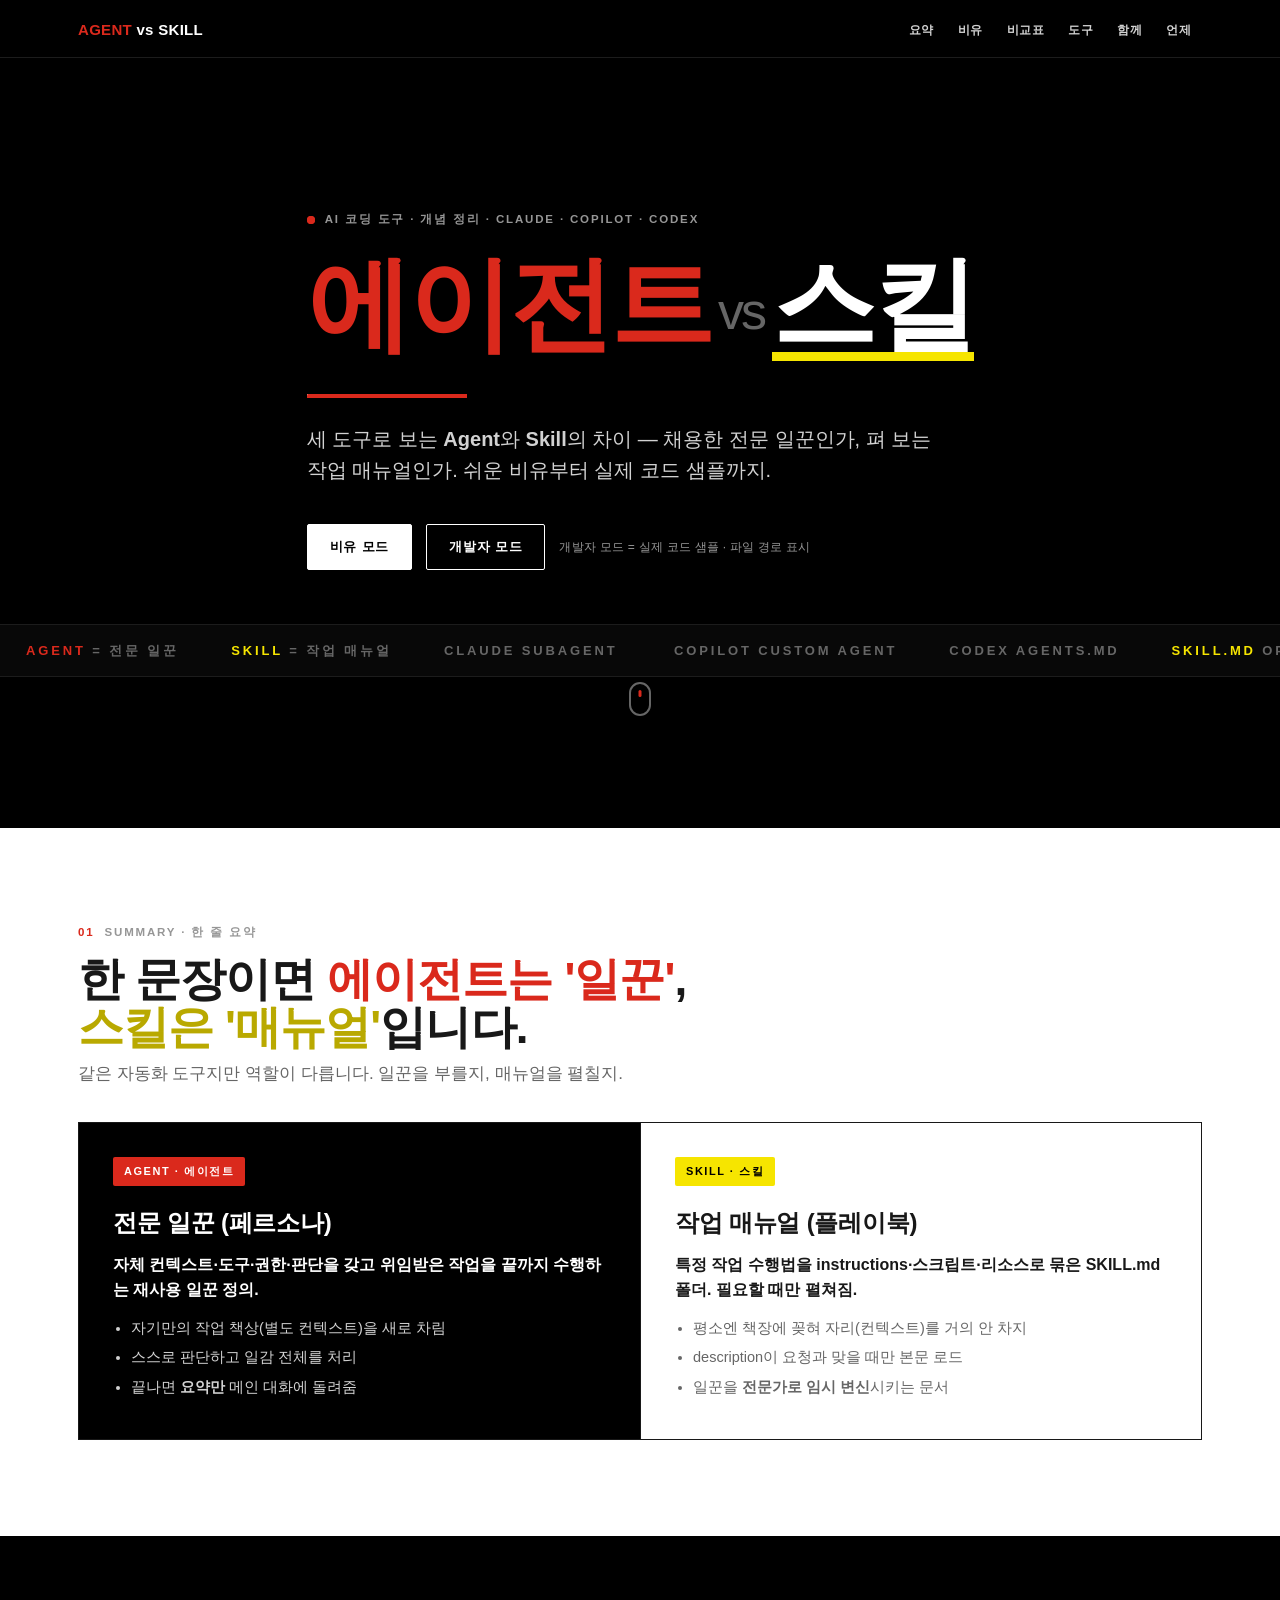
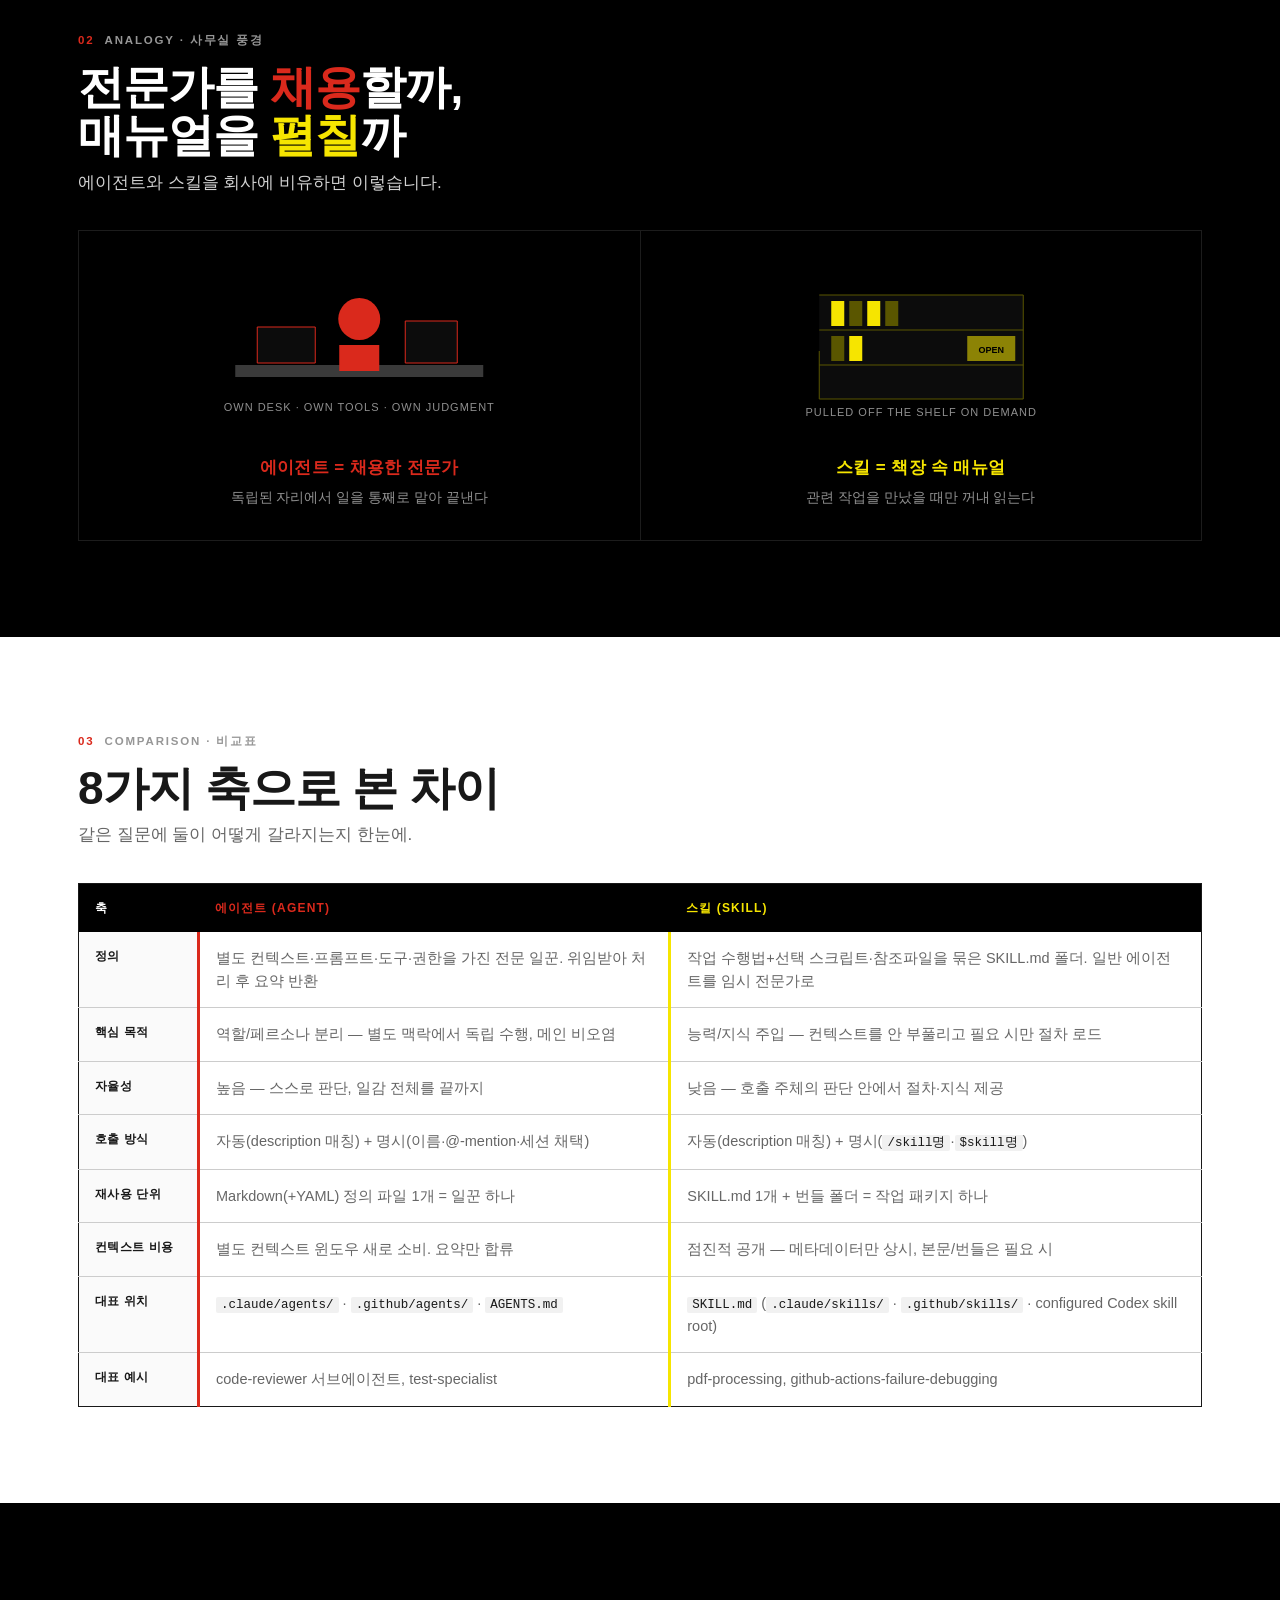
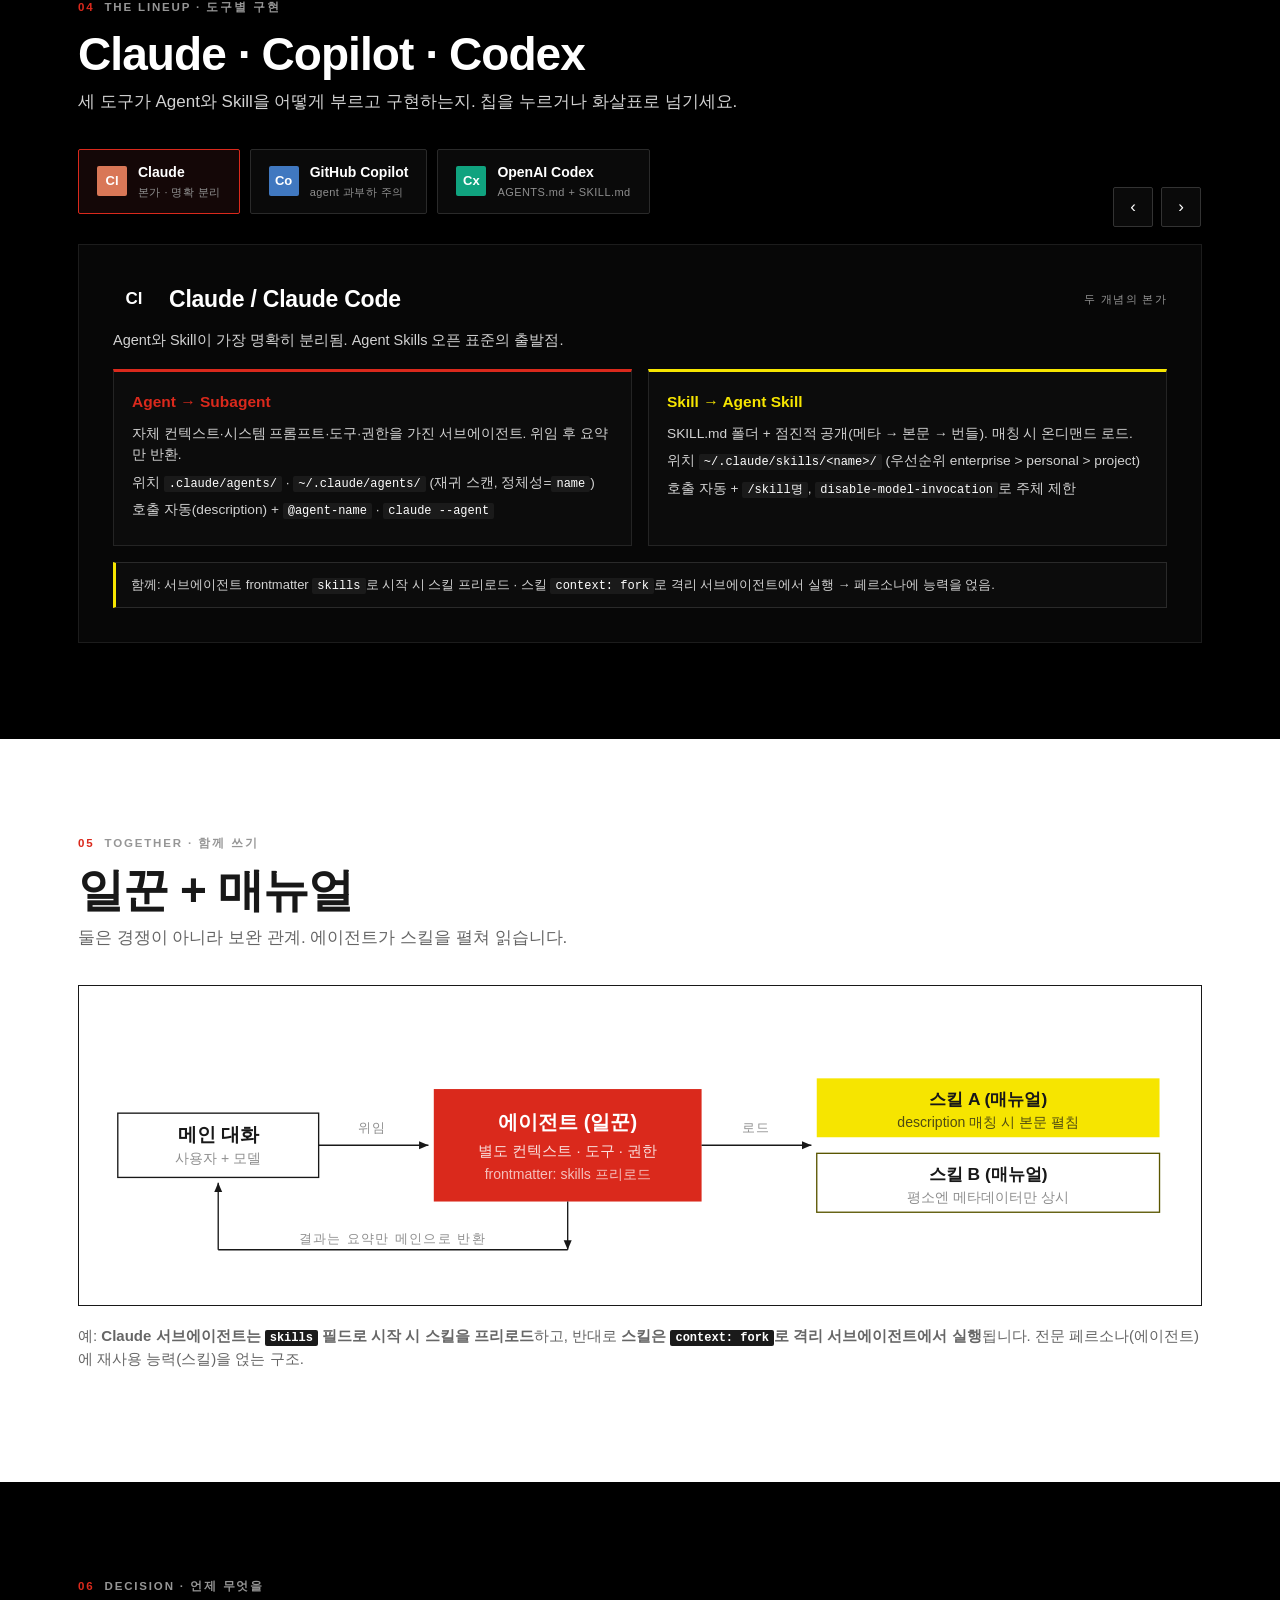
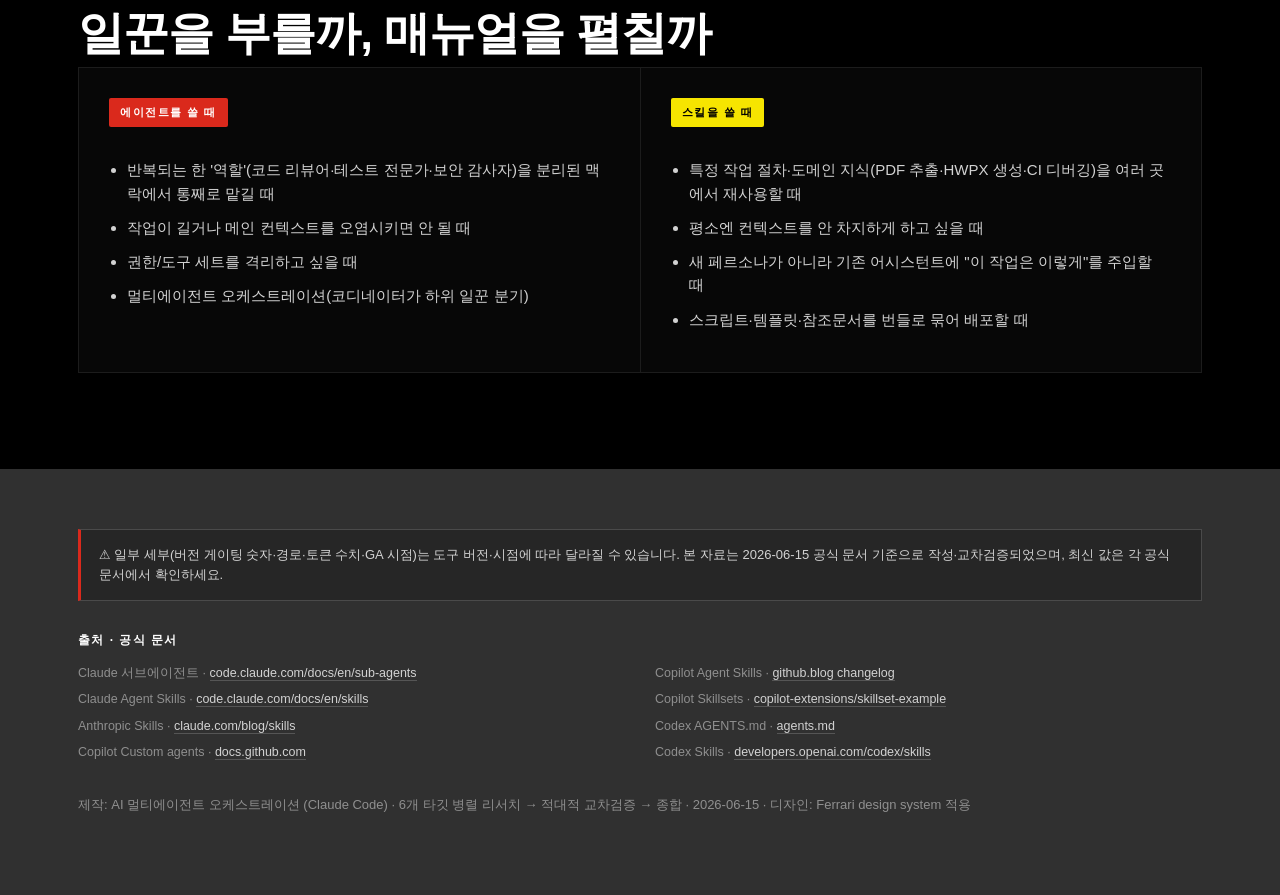
==== commit bd89fda7: "docs: clarify keepworking completion and routing boundaries" ====
--- a/docs/guides/agent-vs-skill/index.html
+++ b/docs/guides/agent-vs-skill/index.html
@@ -363,7 +363,7 @@
         <tr><th>호출 방식</th><td class="ca">자동(description 매칭) + 명시(이름·@-mention·세션 채택)</td><td class="cs">자동(description 매칭) + 명시(<code>/skill명</code>·<code>$skill명</code>)</td></tr>
         <tr><th>재사용 단위</th><td class="ca">Markdown(+YAML) 정의 파일 1개 = 일꾼 하나</td><td class="cs">SKILL.md 1개 + 번들 폴더 = 작업 패키지 하나</td></tr>
         <tr><th>컨텍스트 비용</th><td class="ca">별도 컨텍스트 윈도우 새로 소비. 요약만 합류</td><td class="cs">점진적 공개 — 메타데이터만 상시, 본문/번들은 필요 시</td></tr>
-        <tr><th>대표 위치</th><td class="ca"><code>.claude/agents/</code> · <code>.github/agents/</code> · <code>AGENTS.md</code></td><td class="cs"><code>SKILL.md</code> (<code>.claude/skills/</code> · <code>.github/skills/</code> · <code>.agents/skills/</code>)</td></tr>
+        <tr><th>대표 위치</th><td class="ca"><code>.claude/agents/</code> · <code>.github/agents/</code> · <code>AGENTS.md</code></td><td class="cs"><code>SKILL.md</code> (<code>.claude/skills/</code> · <code>.github/skills/</code> · configured Codex skill root)</td></tr>
         <tr><th>대표 예시</th><td class="ca">code-reviewer 서브에이전트, test-specialist</td><td class="cs">pdf-processing, github-actions-failure-debugging</td></tr>
       </tbody>
     </table>
@@ -479,7 +479,7 @@
               <p>호출 자동·실행당 1회. <b style="color:#fff">페르소나 아님 — 여러 에이전트가 공유</b></p></div>
             <div class="ibox s"><h4>Skill → Agent Skills</h4>
               <p>SKILL.md(name+description 필수) + scripts/·references/·assets/·<code>agents/openai.yaml</code>.</p>
-              <p>위치 <code>.agents/skills/&lt;name&gt;/</code> · <code>~/.agents/skills/</code></p>
+              <p>위치 <code>&lt;configured Codex skill root&gt;/&lt;name&gt;/SKILL.md</code></p>
               <p>호출 자동 + 명시(<code>/skills</code>·<code>$skill명</code>). 선행 Custom Prompts는 deprecated</p></div>
           </div>
           <div class="dev-only">
@@ -491,7 +491,7 @@
 <span class="c">## Code style</span>
 - TypeScript strict mode; single quotes, no semicolons
 <span class="c"># 스키마 없음 — 32 KiB 한도까지 root→leaf 병합</span></code></pre>
-            <span class="filename">.agents/skills/code-reviewer/SKILL.md (+ 폴더)</span>
+            <span class="filename">&lt;configured Codex skill root&gt;/code-reviewer/SKILL.md (+ 폴더)</span>
 <pre><code><span class="fm">---</span>
 <span class="k">name</span>: code-reviewer
 <span class="k">description</span>: Reviews code for bugs, security, style. Use when the
